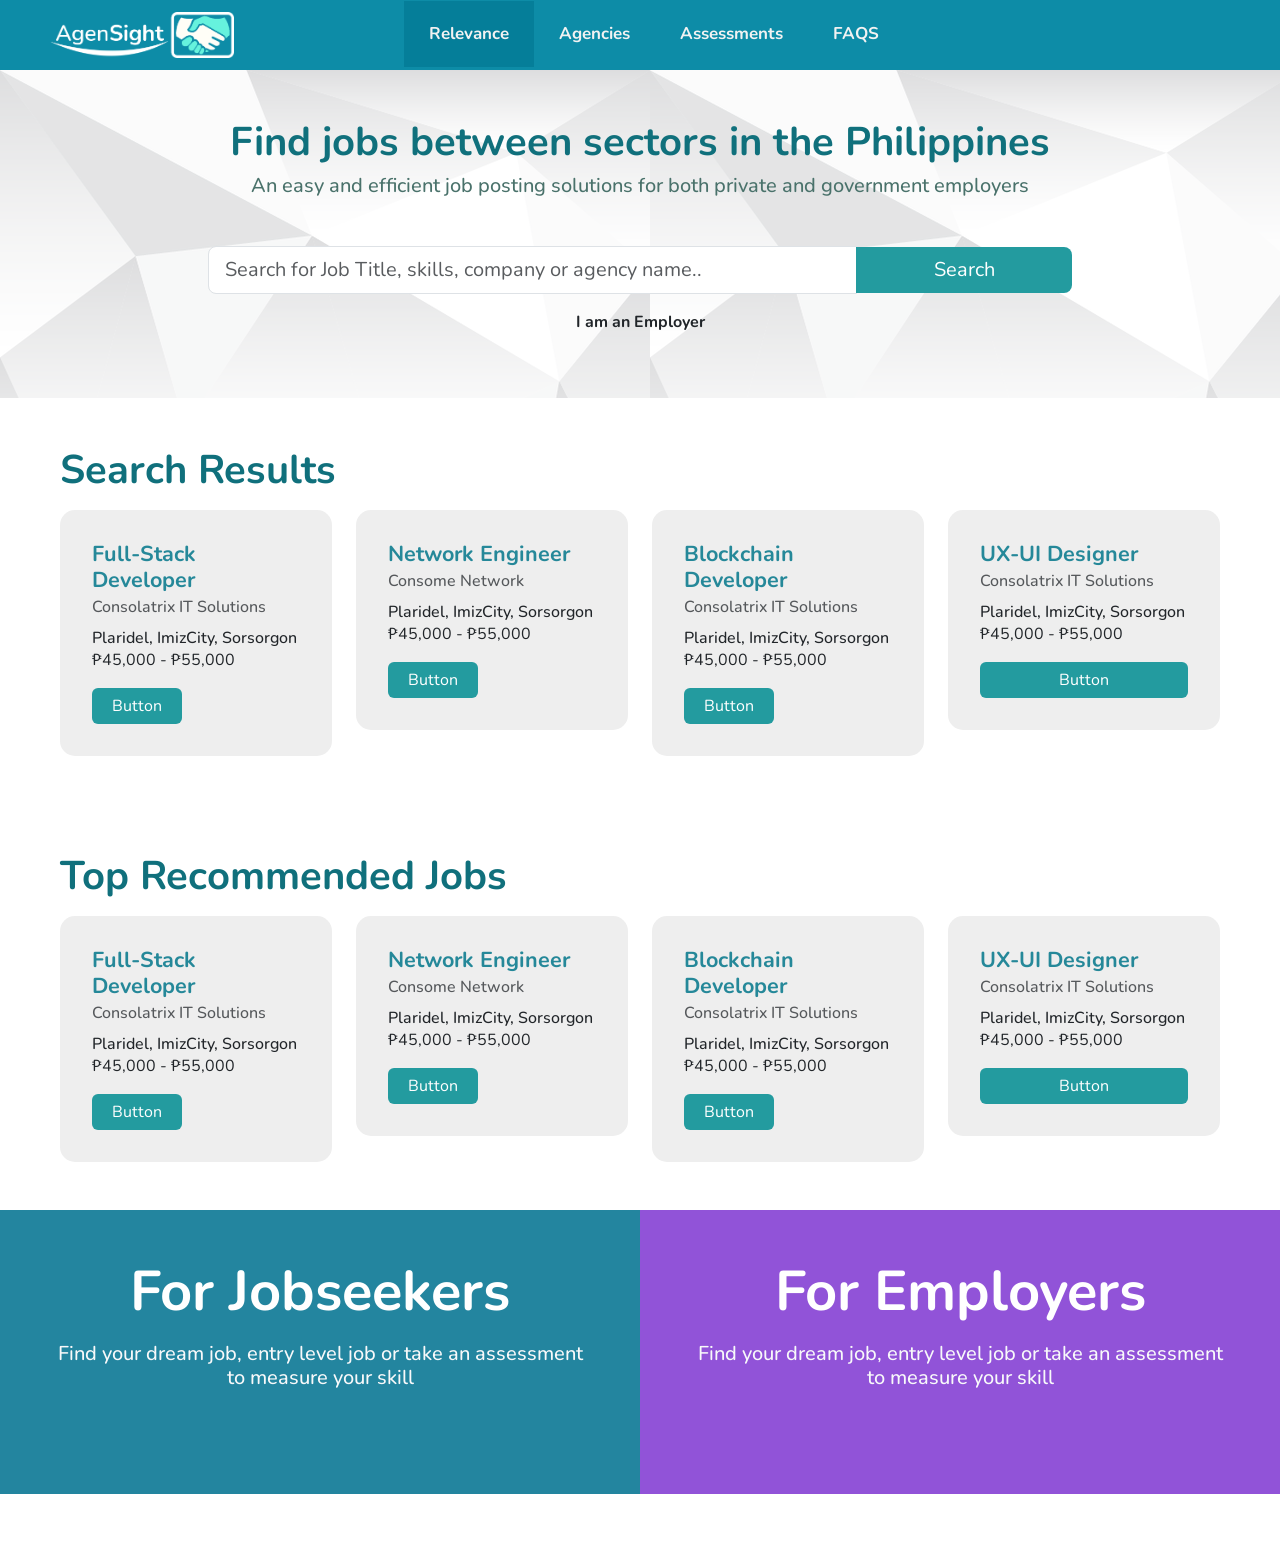
==== index.html @ 37ad4f61 "Add files via upload" ====
<!DOCTYPE html>
<html lang="en">
<head>
    <meta charset="UTF-8">
    <meta http-equiv="X-UA-Compatible" content="IE=edge">
    <meta name="viewport" content="width=device-width, initial-scale=1.0">
    <title>Document</title>
    <!-- CSS only -->
    <link rel="stylesheet" href="https://cdnjs.cloudflare.com/ajax/libs/font-awesome/6.2.0/css/all.min.css" integrity="sha512-xh6O/CkQoPOWDdYTDqeRdPCVd1SpvCA9XXcUnZS2FmJNp1coAFzvtCN9BmamE+4aHK8yyUHUSCcJHgXloTyT2A==" crossorigin="anonymous" referrerpolicy="no-referrer" />
<link href="https://cdn.jsdelivr.net/npm/bootstrap@5.2.0/dist/css/bootstrap.min.css" rel="stylesheet" integrity="sha384-gH2yIJqKdNHPEq0n4Mqa/HGKIhSkIHeL5AyhkYV8i59U5AR6csBvApHHNl/vI1Bx" crossorigin="anonymous">
<link rel="stylesheet" href="/css/style.css">
</head>
<body>
    <div class="container-fluid">
        <div class="row">

                <div class="headBox">
                    <a href="#" class="bannerlink">
                      <img src="./images/Agensight_logo_transparent.png" alt="">
                <!--  <h1 class="logo">AgenSight</h1>
                   <small class="sub-title">Your Local Career Network</small> 
                   --> 
                    </a>
                    <ul class="linkContainer">
                        <li class="navlinks"><a class="active" href="#">Relevance</a></li>
                        <li class="navlinks"><a href="#">Agencies</a></li>
                        <li class="navlinks"><a href="#">Assessments</a></li>
                        <li class="navlinks"><a href="#">FAQS</a></li>
             
                    </ul>
                 
                </div>
   
        </div>

    <div class="row p-5 imagepattern text-center">
        <h3 class="display-6 categorylabels fw-bold ">Find jobs between sectors in the Philippines</h3>
        <h6 class="bg-subtext2 fs-5 mb-5">An easy and efficient job posting solutions for both private and government employers</h6>


    <div class="textSearch input-group d-flex justify-content-evenly align-items-center mx-auto w-75">
   
            <input type="text" class="form-control form-control-lg w-50" placeholder="Search for Job Title, skills, company or agency name.." >
          <a href="#" class="btn btn-lg btn-primary text-center w-25">Search</a> 
    </div>
        <a href="#" class="p-3 text-dark fw-bold">I am an Employer</a>
       
    </div>
<!--  MAIN SEARCH ALGORITHM HERE -->
<div class="row p-5  ">
    <p class="display-6  categorylabels fw-bold">Search Results</p>
    <div class="col-xs-12 col-sm-6 col-md-4 col-lg-3 ">
        <div class="card ">
            <div class="card-body">
                <h5 class="card-title">Full-Stack Developer</h5>
                <h6 class="card-subtitle mb-3 text-muted">Consolatrix IT Solutions</h6>
                <h6 class="card-subtitle">Plaridel, ImizCity, Sorsorgon</h6>
                <p class="card-text">₱45,000 - ₱55,000</p>
                <a href="#" class="btn btn-primary">Button</a>
            </div>  
            </div>
    </div>
    <div class="col-xs-12 col-sm-6 col-md-4 col-lg-3 ">
        <div class="card">
            <div class="card-body">
                <h5 class="card-title">Network Engineer</h5>
                <h6 class="card-subtitle mb-3 text-muted">Consome Network</h6>
                <h6 class="card-subtitle">Plaridel, ImizCity, Sorsorgon</h6>
                <p class="card-text">₱45,000 - ₱55,000</p>
                <a href="#" class="btn btn-primary">Button</a>
            </div>  
            </div>
    </div>
    <div class="col-xs-12 col-sm-6 col-md-4 col-lg-3 ">
        <div class="card">
            <div class="card-body">
                <h5 class="card-title">Blockchain Developer</h5>
                <h6 class="card-subtitle mb-3 text-muted">Consolatrix IT Solutions</h6>
                <h6 class="card-subtitle">Plaridel, ImizCity, Sorsorgon</h6>
                <p class="card-text">₱45,000 - ₱55,000</p>
                <a href="#" class="btn btn-primary">Button</a>
            </div>  
            </div>
    </div>
    <div class="col-xs-12 col-sm-6 col-md-4 col-lg-3 ">
        <div class="card">
            <div class="card-body">
                <h5 class="card-title">UX-UI Designer</h5>
                <h6 class="card-subtitle mb-3 text-muted">Consolatrix IT Solutions</h6>
                <h6 class="card-subtitle">Plaridel, ImizCity, Sorsorgon</h6>
                <p class="card-text">₱45,000 - ₱55,000</p>
                <a href="#" class="btn btn-primary w-100">Button</a>
            </div>  
            </div>
    </div> 
                
</div><!-- RECOMMENDED JOBS--> 
    <div class="row p-5  ">
        <p class="display-6  categorylabels fw-bold">Top Recommended Jobs</p>
        <div class="col-xs-12 col-sm-6 col-md-4 col-lg-3 ">
            <div class="card ">
                <div class="card-body">
                    <h5 class="card-title">Full-Stack Developer</h5>
                    <h6 class="card-subtitle mb-3 text-muted">Consolatrix IT Solutions</h6>
                    <h6 class="card-subtitle">Plaridel, ImizCity, Sorsorgon</h6>
                    <p class="card-text">₱45,000 - ₱55,000</p>
                    <a href="#" class="btn btn-primary">Button</a>
                </div>  
                </div>
        </div>
        <div class="col-xs-12 col-sm-6 col-md-4 col-lg-3 ">
            <div class="card">
                <div class="card-body">
                    <h5 class="card-title">Network Engineer</h5>
                    <h6 class="card-subtitle mb-3 text-muted">Consome Network</h6>
                    <h6 class="card-subtitle">Plaridel, ImizCity, Sorsorgon</h6>
                    <p class="card-text">₱45,000 - ₱55,000</p>
                    <a href="#" class="btn btn-primary">Button</a>
                </div>  
                </div>
        </div>
        <div class="col-xs-12 col-sm-6 col-md-4 col-lg-3 ">
            <div class="card">
                <div class="card-body">
                    <h5 class="card-title">Blockchain Developer</h5>
                    <h6 class="card-subtitle mb-3 text-muted">Consolatrix IT Solutions</h6>
                    <h6 class="card-subtitle">Plaridel, ImizCity, Sorsorgon</h6>
                    <p class="card-text">₱45,000 - ₱55,000</p>
                    <a href="#" class="btn btn-primary">Button</a>
                </div>  
                </div>
        </div>
        <div class="col-xs-12 col-sm-6 col-md-4 col-lg-3 ">
            <div class="card">
                <div class="card-body">
                    <h5 class="card-title">UX-UI Designer</h5>
                    <h6 class="card-subtitle mb-3 text-muted">Consolatrix IT Solutions</h6>
                    <h6 class="card-subtitle">Plaridel, ImizCity, Sorsorgon</h6>
                    <p class="card-text">₱45,000 - ₱55,000</p>
                    <a href="#" class="btn btn-primary w-100">Button</a>
                </div>  
                </div>
        </div> 
                    
    </div><!-- RECOMMENDED JOBS--> 
    <div class="row mb-5">
        <div class="col-xs-12 col-sm-12 col-md-6 col-lg-6 p-5  bg-panel ">
            <p class="display-4 categorylabels fw-normal text-center  text-white fw-bold">For Jobseekers</p>
            <h6 class="text-light fs-5 text-center pb-5">Find your dream job, entry level job or 
                take an assessment to measure your skill</h6>
    
        </div>
        <div class="col-xs-12 col-sm-12 col-md-6 col-lg-6 p-5 employer-bg ">
            <p class="display-4 categorylabels fw-normal text-center  text-white fw-bold">For Employers</p>
            <h6 class="text-light fs-5 text-center pb-5">Find your dream job, entry level job or 
                take an assessment to measure your skill</h6>
    
        </div>
    </div>  
    
    </div> <!-- MAIN CONTAINER -->

    <!-- JavaScript Bundle with Popper -->
<script src="https://cdn.jsdelivr.net/npm/bootstrap@5.2.0/dist/js/bootstrap.bundle.min.js" integrity="sha384-A3rJD856KowSb7dwlZdYEkO39Gagi7vIsF0jrRAoQmDKKtQBHUuLZ9AsSv4jD4Xa" crossorigin="anonymous"></script>
</body>
</html>
---- css/style.css ----
@import url('https://fonts.googleapis.com/css3?family=Poppins:ital,wght@0,100;0,200;0,300;0,400;0,500;0,600;0,700;0,800;0,900;1,100;1,200;1,300;1,400;1,500;1,600;1,700;1,800;1,900&display=swap');
@import url('https://fonts.googleapis.com/css2?family=Bebas+Neue&display=swap');
@import url('https://fonts.googleapis.com/css2?family=Nunito:ital,wght@0,200;0,300;0,400;0,500;0,600;0,700;0,800;0,900;1,200;1,300;1,400;1,500;1,600;1,700;1,800;1,900&display=swap');

body{
    font-family: 'Nunito',sans-serif;

}


img{
    height: 50px;
    cursor: pointer;
    padding: 2px 50px;
}



div.border{
    border-bottom: 4px solid #143945;
}

h1.logo{
    font-family: 'Nunito';
    margin-left: 3rem;
    font-weight:bolder;
    font-size: 1.6rem;
    
}

.sub-title{
    font-size: 12px;
    margin-top: -10px;
    margin-left: 3rem;
    position: absolute;
    font-weight: bold;
 
}
/* NAVIGATION LINKS */
.headBox{
background-color:#0D8CA7;
overflow: hidden;
padding: 10px 0;

}
a,
a:hover{
    text-decoration: none;
}
.linkContainer{
 display: inline;

position: absolute;


}

ul{
    list-style-type: none;
  margin: 0;
  padding: 0;
  
}

  ul.linkContainer > li.navlinks:nth-child(1){
    margin-left: 120px;
  }

  ul.linkContainer > li.navlinks > a.active,
  ul.linkContainer > li.navlinks > a:hover{
    background-color: #057e99;
  }

  li{
    float: left;
    position: relative;
}
li.navlinks{
    align-items: center;
    justify-items: center;
    
}

li.navlinks a {
    float: left;
    color: #f2f2f2;
    text-align: center;
    padding: 20px 25px;
    text-decoration: none;
    font-size: 17px;
    font-weight: bold;
    margin-top: -9px;

  }
.categorylabels{
    color: #10707c;
}

.bg-milgreen{
    background-color: #e4e4de79;
}
.bg-slightgreen{
    background-color: #ECF7FF;
}
.imagepattern{
    background-image: url("../images/pattern3.png");

    background-repeat: repeat;

}
.bg-subtext2{
    color: #4a726b;
}
.bg-panel{
    background-color: #23859F;
}
.employer-bg{
    background-color: #9153D8;
}
.top-bg{
    background-color: #74EBD5;
    background-image: linear-gradient(90deg, #74EBD5 0%, #9FACE6 100%);
}

.btn{
    padding-left: 20px;
    padding-right: 20px;
}
.btn, .btn:link, .btn:visited, .btn:active{
    background-color: #239B9F;
    border: none;

}
.btn:hover, .btn:active{
    background-color: #1a8386;
}
/***   CARDS ****/

div.card{
    cursor: pointer;
    border-radius: 15px;
}
div.card:hover{

    background: linear-gradient(145deg, #d6e2e2, #ffffff);
    box-shadow:  22px 22px 43px #dbe7e7,
                 -22px -22px 43px #ffffff;


}
.card-title{
    font-weight: bold;
    color:#147f92ec;
    font-size: 1.35rem;
}

.card{
padding: 1rem;
    border: 0px;
   
    background-color: #eee;
border-radius: 0;

}

/*** INPUTS ***/
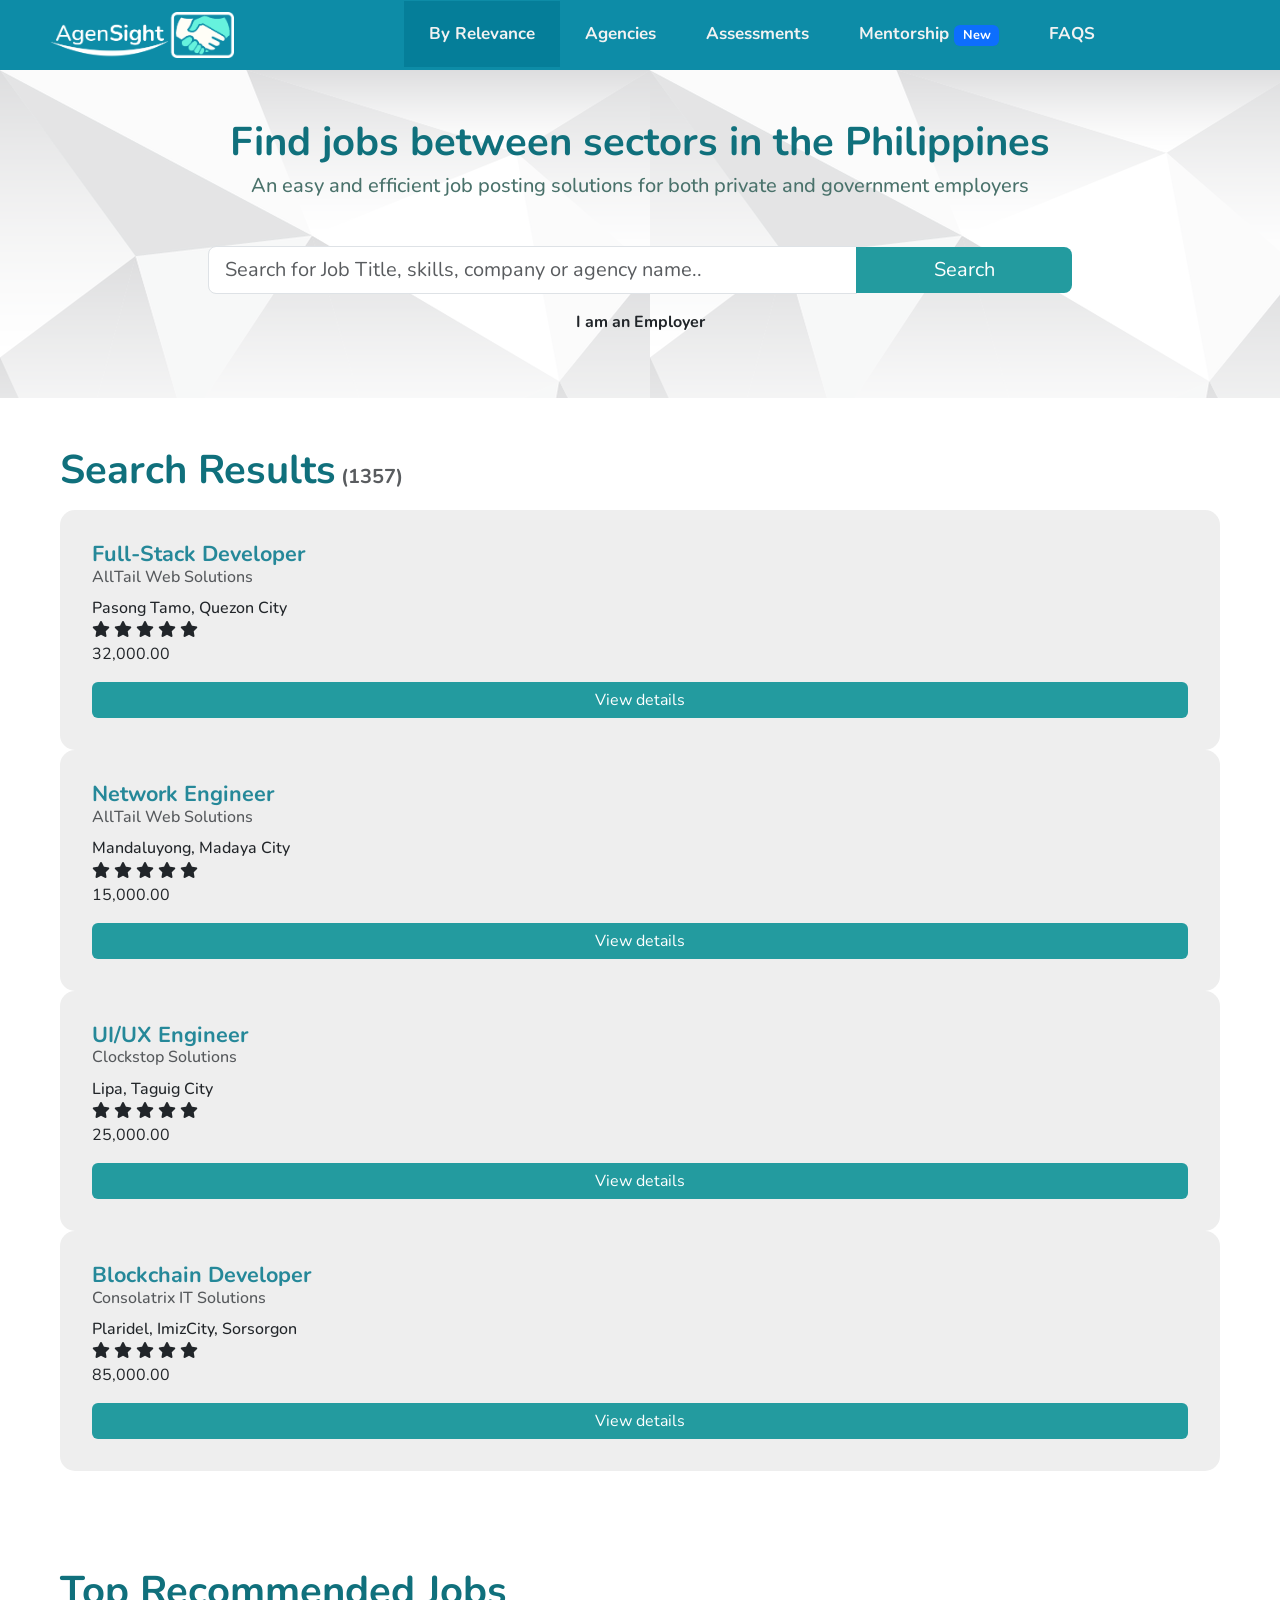
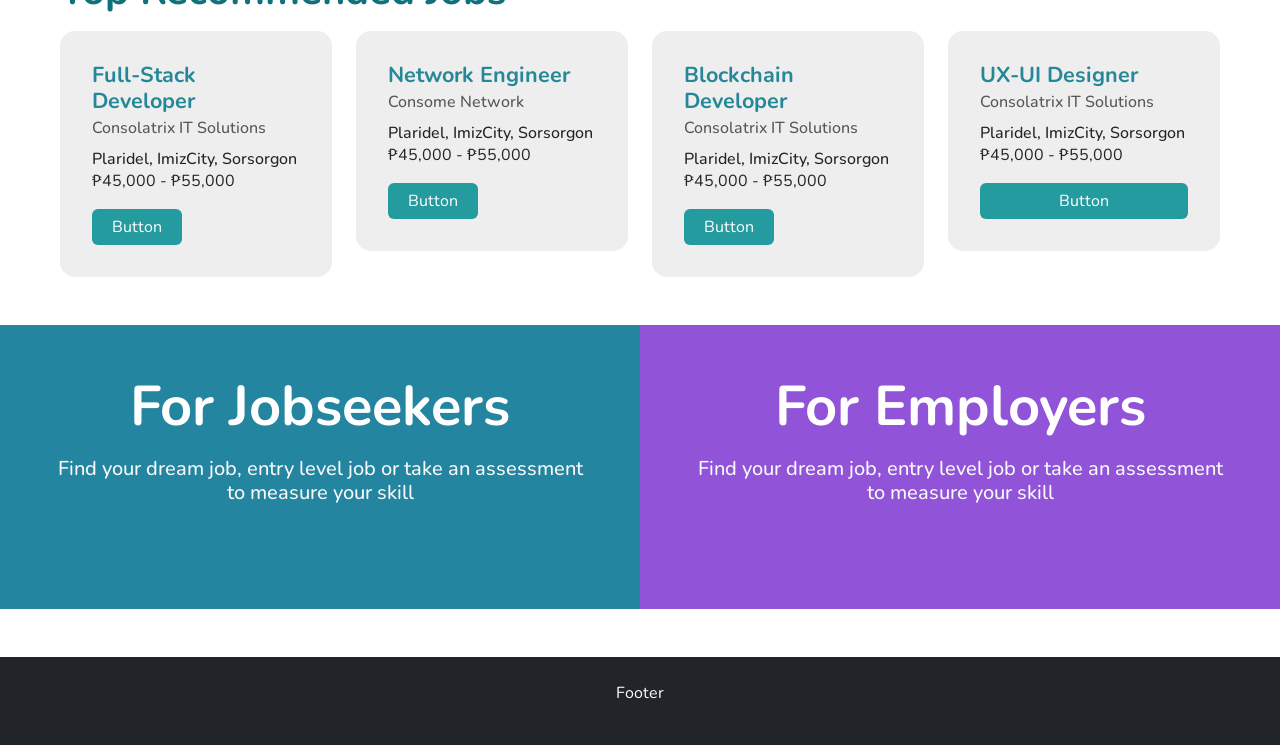
==== commit f3fbd7de: "Add files via upload" ====
--- a/index.html
+++ b/index.html
@@ -8,9 +8,12 @@
     <!-- CSS only -->
     <link rel="stylesheet" href="https://cdnjs.cloudflare.com/ajax/libs/font-awesome/6.2.0/css/all.min.css" integrity="sha512-xh6O/CkQoPOWDdYTDqeRdPCVd1SpvCA9XXcUnZS2FmJNp1coAFzvtCN9BmamE+4aHK8yyUHUSCcJHgXloTyT2A==" crossorigin="anonymous" referrerpolicy="no-referrer" />
 <link href="https://cdn.jsdelivr.net/npm/bootstrap@5.2.0/dist/css/bootstrap.min.css" rel="stylesheet" integrity="sha384-gH2yIJqKdNHPEq0n4Mqa/HGKIhSkIHeL5AyhkYV8i59U5AR6csBvApHHNl/vI1Bx" crossorigin="anonymous">
-<link rel="stylesheet" href="/css/style.css">
+<link rel="stylesheet" href="css/style.css">
+<!-- JavaScript Bundle with Popper -->
+<script src="https://cdn.jsdelivr.net/npm/bootstrap@5.2.1/dist/js/bootstrap.bundle.min.js" integrity="sha384-u1OknCvxWvY5kfmNBILK2hRnQC3Pr17a+RTT6rIHI7NnikvbZlHgTPOOmMi466C8" crossorigin="anonymous"></script>
 </head>
 <body>
+    
     <div class="container-fluid">
         <div class="row">
 
@@ -22,9 +25,10 @@
                    --> 
                     </a>
                     <ul class="linkContainer">
-                        <li class="navlinks"><a class="active" href="#">Relevance</a></li>
+                        <li class="navlinks"><a class="active" href="#">By Relevance</a></li>
                         <li class="navlinks"><a href="#">Agencies</a></li>
                         <li class="navlinks"><a href="#">Assessments</a></li>
+                        <li class="navlinks"><a href="#">Mentorship <span class="badge bg-primary">New</span></a></li>
                         <li class="navlinks"><a href="#">FAQS</a></li>
              
                     </ul>
@@ -36,64 +40,24 @@
     <div class="row p-5 imagepattern text-center">
         <h3 class="display-6 categorylabels fw-bold ">Find jobs between sectors in the Philippines</h3>
         <h6 class="bg-subtext2 fs-5 mb-5">An easy and efficient job posting solutions for both private and government employers</h6>
+        <div class="textSearch input-group d-flex justify-content-evenly align-items-center mx-auto w-75">
+    
+                <input type="text" class="form-control form-control-lg w-50" placeholder="Search for Job Title, skills, company or agency name.." >
+            <a href="#" class="btn btn-lg btn-primary text-center w-25">Search</a> 
+        </div>
+    
+        <a href="#" class="p-3 text-dark fw-bold">I am an Employer</a>
+   
+    </div>
+<!--  MAIN SEARCH ALGORITHM HERE -->
+<div class="row p-5 ">
+    <p class="display-6  categorylabels fw-bold">Search Results<small class="fs-5 text-muted pl-5"> (1357)</small></p>
+    <div id="data-output">
+
+    </div>
 
 
-    <div class="textSearch input-group d-flex justify-content-evenly align-items-center mx-auto w-75">
-   
-            <input type="text" class="form-control form-control-lg w-50" placeholder="Search for Job Title, skills, company or agency name.." >
-          <a href="#" class="btn btn-lg btn-primary text-center w-25">Search</a> 
-    </div>
-        <a href="#" class="p-3 text-dark fw-bold">I am an Employer</a>
-       
-    </div>
-<!--  MAIN SEARCH ALGORITHM HERE -->
-<div class="row p-5  ">
-    <p class="display-6  categorylabels fw-bold">Search Results</p>
-    <div class="col-xs-12 col-sm-6 col-md-4 col-lg-3 ">
-        <div class="card ">
-            <div class="card-body">
-                <h5 class="card-title">Full-Stack Developer</h5>
-                <h6 class="card-subtitle mb-3 text-muted">Consolatrix IT Solutions</h6>
-                <h6 class="card-subtitle">Plaridel, ImizCity, Sorsorgon</h6>
-                <p class="card-text">₱45,000 - ₱55,000</p>
-                <a href="#" class="btn btn-primary">Button</a>
-            </div>  
-            </div>
-    </div>
-    <div class="col-xs-12 col-sm-6 col-md-4 col-lg-3 ">
-        <div class="card">
-            <div class="card-body">
-                <h5 class="card-title">Network Engineer</h5>
-                <h6 class="card-subtitle mb-3 text-muted">Consome Network</h6>
-                <h6 class="card-subtitle">Plaridel, ImizCity, Sorsorgon</h6>
-                <p class="card-text">₱45,000 - ₱55,000</p>
-                <a href="#" class="btn btn-primary">Button</a>
-            </div>  
-            </div>
-    </div>
-    <div class="col-xs-12 col-sm-6 col-md-4 col-lg-3 ">
-        <div class="card">
-            <div class="card-body">
-                <h5 class="card-title">Blockchain Developer</h5>
-                <h6 class="card-subtitle mb-3 text-muted">Consolatrix IT Solutions</h6>
-                <h6 class="card-subtitle">Plaridel, ImizCity, Sorsorgon</h6>
-                <p class="card-text">₱45,000 - ₱55,000</p>
-                <a href="#" class="btn btn-primary">Button</a>
-            </div>  
-            </div>
-    </div>
-    <div class="col-xs-12 col-sm-6 col-md-4 col-lg-3 ">
-        <div class="card">
-            <div class="card-body">
-                <h5 class="card-title">UX-UI Designer</h5>
-                <h6 class="card-subtitle mb-3 text-muted">Consolatrix IT Solutions</h6>
-                <h6 class="card-subtitle">Plaridel, ImizCity, Sorsorgon</h6>
-                <p class="card-text">₱45,000 - ₱55,000</p>
-                <a href="#" class="btn btn-primary w-100">Button</a>
-            </div>  
-            </div>
-    </div> 
-                
+
 </div><!-- RECOMMENDED JOBS--> 
     <div class="row p-5  ">
         <p class="display-6  categorylabels fw-bold">Top Recommended Jobs</p>
@@ -159,8 +123,39 @@
     </div>  
     
     </div> <!-- MAIN CONTAINER -->
+<!-- Messenger Chat Plugin Code -->
+<div id="fb-root"></div>
 
-    <!-- JavaScript Bundle with Popper -->
-<script src="https://cdn.jsdelivr.net/npm/bootstrap@5.2.0/dist/js/bootstrap.bundle.min.js" integrity="sha384-A3rJD856KowSb7dwlZdYEkO39Gagi7vIsF0jrRAoQmDKKtQBHUuLZ9AsSv4jD4Xa" crossorigin="anonymous"></script>
+<!-- Your Chat Plugin code -->
+<div id="fb-customer-chat" class="fb-customerchat">
+</div>
+
+<script>
+  var chatbox = document.getElementById('fb-customer-chat');
+  chatbox.setAttribute("page_id", "103019152563809");
+  chatbox.setAttribute("attribution", "biz_inbox");
+</script>
+
+<!-- Your SDK code -->
+<script>
+  window.fbAsyncInit = function() {
+    FB.init({
+      xfbml            : true,
+      version          : 'v14.0'
+    });
+  };
+
+  (function(d, s, id) {
+    var js, fjs = d.getElementsByTagName(s)[0];
+    if (d.getElementById(id)) return;
+    js = d.createElement(s); js.id = id;
+    js.src = 'https://connect.facebook.net/en_US/sdk/xfbml.customerchat.js';
+    fjs.parentNode.insertBefore(js, fjs);
+  }(document, 'script', 'facebook-jssdk'));
+</script>
+<script src="jobs.js"></script>
+<div class="mt-5 p-4 bg-dark text-white text-center">
+    <p>Footer</p>
+  </div>
 </body>
 </html>
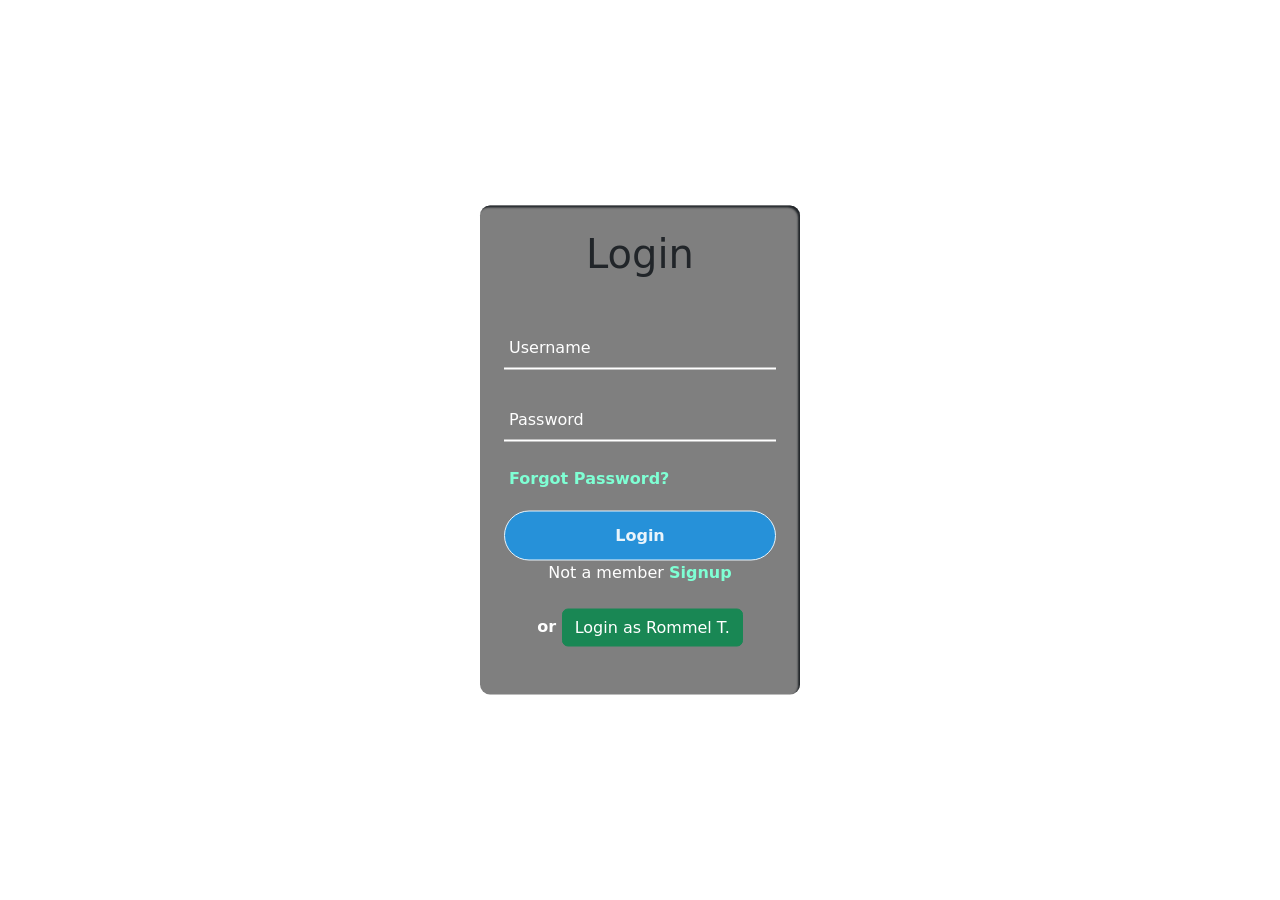
==== commit c6cf1f78: "Add files via upload" ====
--- a/index.html
+++ b/index.html
@@ -4,158 +4,42 @@
     <meta charset="UTF-8">
     <meta http-equiv="X-UA-Compatible" content="IE=edge">
     <meta name="viewport" content="width=device-width, initial-scale=1.0">
-    <title>Document</title>
+    <link rel="stylesheet" href="login.css"/>
     <!-- CSS only -->
-    <link rel="stylesheet" href="https://cdnjs.cloudflare.com/ajax/libs/font-awesome/6.2.0/css/all.min.css" integrity="sha512-xh6O/CkQoPOWDdYTDqeRdPCVd1SpvCA9XXcUnZS2FmJNp1coAFzvtCN9BmamE+4aHK8yyUHUSCcJHgXloTyT2A==" crossorigin="anonymous" referrerpolicy="no-referrer" />
-<link href="https://cdn.jsdelivr.net/npm/bootstrap@5.2.0/dist/css/bootstrap.min.css" rel="stylesheet" integrity="sha384-gH2yIJqKdNHPEq0n4Mqa/HGKIhSkIHeL5AyhkYV8i59U5AR6csBvApHHNl/vI1Bx" crossorigin="anonymous">
-<link rel="stylesheet" href="css/style.css">
-<!-- JavaScript Bundle with Popper -->
-<script src="https://cdn.jsdelivr.net/npm/bootstrap@5.2.1/dist/js/bootstrap.bundle.min.js" integrity="sha384-u1OknCvxWvY5kfmNBILK2hRnQC3Pr17a+RTT6rIHI7NnikvbZlHgTPOOmMi466C8" crossorigin="anonymous"></script>
+<link href="https://cdn.jsdelivr.net/npm/bootstrap@5.2.1/dist/css/bootstrap.min.css" rel="stylesheet" integrity="sha384-iYQeCzEYFbKjA/T2uDLTpkwGzCiq6soy8tYaI1GyVh/UjpbCx/TYkiZhlZB6+fzT" crossorigin="anonymous">
+    <title>AgenSight - Log In or Sign Up</title>
 </head>
 <body>
-    
-    <div class="container-fluid">
-        <div class="row">
+    <div class="mx-auto w-25 form-layout">
+        <h1 class="text-center">Login</h1>
+        <form method="post">
+            <div class="txt-field">
+                <input type="text" required>
+                <span></span>
+                <label>Username</label>
+            </div>
 
-                <div class="headBox">
-                    <a href="#" class="bannerlink">
-                      <img src="./images/Agensight_logo_transparent.png" alt="">
-                <!--  <h1 class="logo">AgenSight</h1>
-                   <small class="sub-title">Your Local Career Network</small> 
-                   --> 
-                    </a>
-                    <ul class="linkContainer">
-                        <li class="navlinks"><a class="active" href="#">By Relevance</a></li>
-                        <li class="navlinks"><a href="#">Agencies</a></li>
-                        <li class="navlinks"><a href="#">Assessments</a></li>
-                        <li class="navlinks"><a href="#">Mentorship <span class="badge bg-primary">New</span></a></li>
-                        <li class="navlinks"><a href="#">FAQS</a></li>
-             
-                    </ul>
-                 
-                </div>
-   
-        </div>
+            <div class="txt-field">
+                <input type="password" required>
+                <span></span>
+                <label>Password</label>
+            </div>
 
-    <div class="row p-5 imagepattern text-center">
-        <h3 class="display-6 categorylabels fw-bold ">Find jobs between sectors in the Philippines</h3>
-        <h6 class="bg-subtext2 fs-5 mb-5">An easy and efficient job posting solutions for both private and government employers</h6>
-        <div class="textSearch input-group d-flex justify-content-evenly align-items-center mx-auto w-75">
-    
-                <input type="text" class="form-control form-control-lg w-50" placeholder="Search for Job Title, skills, company or agency name.." >
-            <a href="#" class="btn btn-lg btn-primary text-center w-25">Search</a> 
-        </div>
-    
-        <a href="#" class="p-3 text-dark fw-bold">I am an Employer</a>
-   
+            <div class="pass">Forgot Password?</div>
+            <input type="submit" value="Login">
+            <div class="signup_link p-0 m-0">
+                Not a member <a href="Create.html" class="fw-bold"> Signup</a>  
+            </div>
+                <div class="text-center pt-4 m-0 fs-6 fw-bold text-white">
+                    or
+                     <a href="main.html" class ="btn btn-success custombtn">Login as Rommel T. </a>
+            </div> 
+            <br>
+
+            
+        </form>
     </div>
-<!--  MAIN SEARCH ALGORITHM HERE -->
-<div class="row p-5 ">
-    <p class="display-6  categorylabels fw-bold">Search Results<small class="fs-5 text-muted pl-5"> (1357)</small></p>
-    <div id="data-output">
-
-    </div>
-
-
-
-</div><!-- RECOMMENDED JOBS--> 
-    <div class="row p-5  ">
-        <p class="display-6  categorylabels fw-bold">Top Recommended Jobs</p>
-        <div class="col-xs-12 col-sm-6 col-md-4 col-lg-3 ">
-            <div class="card ">
-                <div class="card-body">
-                    <h5 class="card-title">Full-Stack Developer</h5>
-                    <h6 class="card-subtitle mb-3 text-muted">Consolatrix IT Solutions</h6>
-                    <h6 class="card-subtitle">Plaridel, ImizCity, Sorsorgon</h6>
-                    <p class="card-text">₱45,000 - ₱55,000</p>
-                    <a href="#" class="btn btn-primary">Button</a>
-                </div>  
-                </div>
-        </div>
-        <div class="col-xs-12 col-sm-6 col-md-4 col-lg-3 ">
-            <div class="card">
-                <div class="card-body">
-                    <h5 class="card-title">Network Engineer</h5>
-                    <h6 class="card-subtitle mb-3 text-muted">Consome Network</h6>
-                    <h6 class="card-subtitle">Plaridel, ImizCity, Sorsorgon</h6>
-                    <p class="card-text">₱45,000 - ₱55,000</p>
-                    <a href="#" class="btn btn-primary">Button</a>
-                </div>  
-                </div>
-        </div>
-        <div class="col-xs-12 col-sm-6 col-md-4 col-lg-3 ">
-            <div class="card">
-                <div class="card-body">
-                    <h5 class="card-title">Blockchain Developer</h5>
-                    <h6 class="card-subtitle mb-3 text-muted">Consolatrix IT Solutions</h6>
-                    <h6 class="card-subtitle">Plaridel, ImizCity, Sorsorgon</h6>
-                    <p class="card-text">₱45,000 - ₱55,000</p>
-                    <a href="#" class="btn btn-primary">Button</a>
-                </div>  
-                </div>
-        </div>
-        <div class="col-xs-12 col-sm-6 col-md-4 col-lg-3 ">
-            <div class="card">
-                <div class="card-body">
-                    <h5 class="card-title">UX-UI Designer</h5>
-                    <h6 class="card-subtitle mb-3 text-muted">Consolatrix IT Solutions</h6>
-                    <h6 class="card-subtitle">Plaridel, ImizCity, Sorsorgon</h6>
-                    <p class="card-text">₱45,000 - ₱55,000</p>
-                    <a href="#" class="btn btn-primary w-100">Button</a>
-                </div>  
-                </div>
-        </div> 
-                    
-    </div><!-- RECOMMENDED JOBS--> 
-    <div class="row mb-5">
-        <div class="col-xs-12 col-sm-12 col-md-6 col-lg-6 p-5  bg-panel ">
-            <p class="display-4 categorylabels fw-normal text-center  text-white fw-bold">For Jobseekers</p>
-            <h6 class="text-light fs-5 text-center pb-5">Find your dream job, entry level job or 
-                take an assessment to measure your skill</h6>
-    
-        </div>
-        <div class="col-xs-12 col-sm-12 col-md-6 col-lg-6 p-5 employer-bg ">
-            <p class="display-4 categorylabels fw-normal text-center  text-white fw-bold">For Employers</p>
-            <h6 class="text-light fs-5 text-center pb-5">Find your dream job, entry level job or 
-                take an assessment to measure your skill</h6>
-    
-        </div>
-    </div>  
-    
-    </div> <!-- MAIN CONTAINER -->
-<!-- Messenger Chat Plugin Code -->
-<div id="fb-root"></div>
-
-<!-- Your Chat Plugin code -->
-<div id="fb-customer-chat" class="fb-customerchat">
-</div>
-
-<script>
-  var chatbox = document.getElementById('fb-customer-chat');
-  chatbox.setAttribute("page_id", "103019152563809");
-  chatbox.setAttribute("attribution", "biz_inbox");
-</script>
-
-<!-- Your SDK code -->
-<script>
-  window.fbAsyncInit = function() {
-    FB.init({
-      xfbml            : true,
-      version          : 'v14.0'
-    });
-  };
-
-  (function(d, s, id) {
-    var js, fjs = d.getElementsByTagName(s)[0];
-    if (d.getElementById(id)) return;
-    js = d.createElement(s); js.id = id;
-    js.src = 'https://connect.facebook.net/en_US/sdk/xfbml.customerchat.js';
-    fjs.parentNode.insertBefore(js, fjs);
-  }(document, 'script', 'facebook-jssdk'));
-</script>
-<script src="jobs.js"></script>
-<div class="mt-5 p-4 bg-dark text-white text-center">
-    <p>Footer</p>
-  </div>
+    <!-- JavaScript Bundle with Popper -->
+<script src="https://cdn.jsdelivr.net/npm/bootstrap@5.2.1/dist/js/bootstrap.bundle.min.js" integrity="sha384-u1OknCvxWvY5kfmNBILK2hRnQC3Pr17a+RTT6rIHI7NnikvbZlHgTPOOmMi466C8" crossorigin="anonymous"></script>
 </body>
 </html>
--- a/login.css
+++ b/login.css
@@ -0,0 +1,118 @@
+body{
+    margin: 0;
+    padding: 0;
+    font-family: Arial, Helvetica, sans-serif;
+    background-image: url(picture.jpg);
+    background-repeat: no-repeat;
+    height: 100vh;
+    overflow: hidden;
+}
+.form-layout{
+    position: absolute;
+    top: 50%;
+    left: 50%;
+    transform: translate(-50%, -50%);
+    width: 400px;
+    background: rgba(0,0,0,0.5);
+    box-shadow: inset -2px 2px 2px;
+    border-radius: 10px;
+    padding: 1.5rem;
+}
+h1{
+    padding: 0 0 20px 0;
+
+    color: white;
+}
+.center form{
+    padding: 0 40px;
+    box-sizing: border-box;
+}
+form .txt-field{
+    position: relative;
+    border-bottom: 2px solid white;
+    margin: 30px 0;
+}
+.txt-field input{
+    width: 100%;
+    padding: 0 5px;
+    height: 40px;
+    font-size: 16px;
+    border: none;
+    background: none;
+    outline: none;
+}
+.txt-field label{
+    position: absolute;
+    top: 50%;
+    left: 5px;
+    color: white;
+    transform: translateY(-50%);
+    font-size: 16px;
+    pointer-events: none;
+    transition: .5s;
+}
+.txt-field span::before{
+    content: '';
+    position: absolute;
+    top: 40px;
+    left: 0;
+    width: 0%;
+    height: 2px;
+    background: #0fbbff;
+    transition: .5s;
+}
+.txt-field input:focus ~ label,
+.txt-field input:valid ~ label{
+    top: -5px;
+    color: #26c4d9;
+}
+.txt-field input:focus ~ span::before,
+.txt-field input:valid ~ span{
+    width: 100%;
+}
+.pass{
+    margin: -5px 0 20px 5px;
+    color: aquamarine;
+    font-weight: bold;
+}
+.pass:hover{
+    text-decoration: underline;
+}
+input {
+    width: 100%;
+    height: 50px;
+    border: 1px solid;
+    background: #2691d9;
+    border-radius: 25px;
+    font-size: 18px;
+    color: #e9f4fb;
+    font-weight: 700;
+    cursor: pointer;
+    outline: none;
+}
+input:hover{
+   
+    transition: .5s;
+}
+.custombtn{
+    background-color: white;
+    color: #000;
+}
+.custombtn:hover{
+    background-color: #2691d9;
+    color: #fff;
+}
+.signup_link{
+    margin: 30px 0;
+    text-align: center;
+    font-size: 16px;
+    color: white;
+}
+.signup_link a{
+    color: aquamarine;
+    text-decoration: none;
+    
+}
+.signup_link a:hover{
+    text-decoration: underline;
+}
